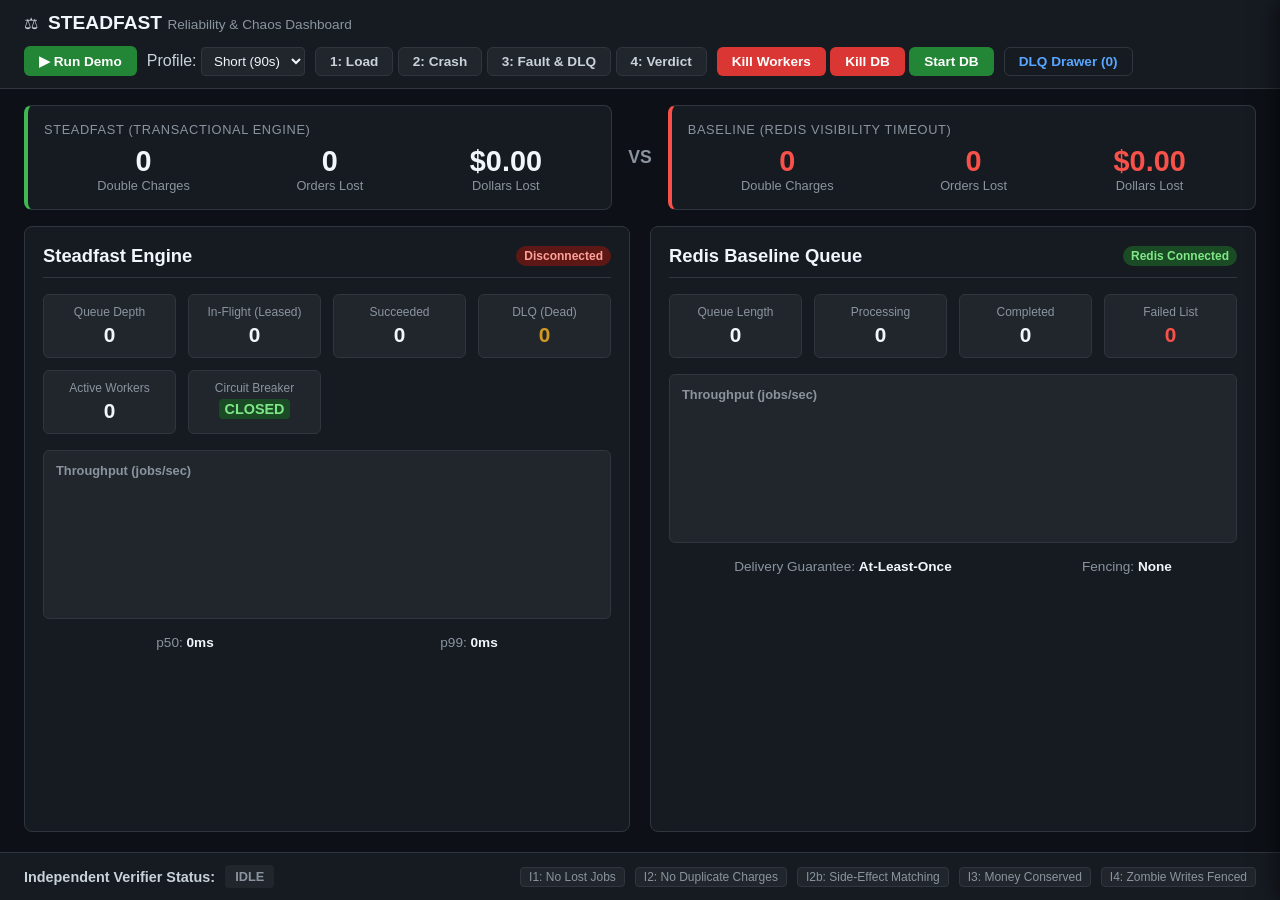
==== web/dashboard/index.html @ 7f08bb6e "feat(dashboard): implement live dashboard, demo runner, stakes counters, and DLQ triage" ====
<!DOCTYPE html>
<html lang="en">
<head>
  <meta charset="UTF-8">
  <meta name="viewport" content="width=device-width, initial-scale=1.0">
  <meta http-equiv="Content-Security-Policy" content="default-src 'self'; style-src 'self' 'unsafe-inline'; script-src 'self'; connect-src 'self'; img-src 'self' data:;">
  <title>Steadfast vs Baseline — Live Reliability Dashboard</title>
  <link rel="stylesheet" href="style.css">
</head>
<body class="theme-dark">
  <header class="top-bar">
    <div class="brand">
      <span class="logo-icon">&#9878;</span>
      <h1>STEADFAST <span class="subtitle">Reliability & Chaos Dashboard</span></h1>
    </div>
    <div class="controls-bar">
      <button id="btn-run-demo" class="btn btn-primary" onclick="runDemo()">&#9654; Run Demo</button>
      <div class="toggle-group">
        <label for="select-profile">Profile:</label>
        <select id="select-profile">
          <option value="short" selected>Short (90s)</option>
          <option value="full">Full (4m)</option>
        </select>
      </div>
      <div class="beats-group">
        <button id="btn-beat-1" class="btn btn-secondary" onclick="triggerBeat(1)" title="Key 1">1: Load</button>
        <button id="btn-beat-2" class="btn btn-secondary" onclick="triggerBeat(2)" title="Key 2">2: Crash</button>
        <button id="btn-beat-3" class="btn btn-secondary" onclick="triggerBeat(3)" title="Key 3">3: Fault & DLQ</button>
        <button id="btn-beat-4" class="btn btn-secondary" onclick="triggerBeat(4)" title="Key 4">4: Verdict</button>
      </div>
      <div class="chaos-group">
        <button id="btn-kill-workers" class="btn btn-danger" onclick="triggerChaos('kill-workers')">Kill Workers</button>
        <button id="btn-kill-pg" class="btn btn-danger" onclick="triggerChaos('kill-postgres')">Kill DB</button>
        <button id="btn-start-pg" class="btn btn-success" onclick="triggerChaos('start-postgres')">Start DB</button>
      </div>
      <button id="btn-toggle-dlq" class="btn btn-outline" onclick="toggleDLQDrawer()">DLQ Drawer (<span id="dlq-count-badge">0</span>)</button>
    </div>
  </header>

  <!-- Stakes Banner -->
  <section class="stakes-banner">
    <div class="stakes-card steadfast-stakes">
      <div class="stakes-label">STEADFAST (Transactional Engine)</div>
      <div class="stakes-row">
        <div class="stat"><span class="stat-value" id="st-double-charged">0</span><span class="stat-desc">Double Charges</span></div>
        <div class="stat"><span class="stat-value" id="st-orders-lost">0</span><span class="stat-desc">Orders Lost</span></div>
        <div class="stat"><span class="stat-value" id="st-dollars-lost">$0.00</span><span class="stat-desc">Dollars Lost</span></div>
      </div>
    </div>
    <div class="vs-badge">VS</div>
    <div class="stakes-card baseline-stakes">
      <div class="stakes-label">BASELINE (Redis Visibility Timeout)</div>
      <div class="stakes-row">
        <div class="stat"><span class="stat-value text-danger" id="bl-double-charged">0</span><span class="stat-desc">Double Charges</span></div>
        <div class="stat"><span class="stat-value text-danger" id="bl-orders-lost">0</span><span class="stat-desc">Orders Lost</span></div>
        <div class="stat"><span class="stat-value text-danger" id="bl-dollars-lost">$0.00</span><span class="stat-desc">Dollars Lost</span></div>
      </div>
    </div>
  </section>

  <!-- Main Comparison Columns -->
  <main class="dashboard-grid">
    <!-- Left Column: Steadfast -->
    <section class="lane-card" id="lane-steadfast">
      <div class="lane-header">
        <h2>Steadfast Engine</h2>
        <div class="db-status-badge" id="st-db-status">DB Connected</div>
      </div>
      <div class="metrics-grid">
        <div class="metric-box"><div class="metric-title">Queue Depth</div><div class="metric-num" id="st-queue-depth">0</div></div>
        <div class="metric-box"><div class="metric-title">In-Flight (Leased)</div><div class="metric-num" id="st-in-flight">0</div></div>
        <div class="metric-box"><div class="metric-title">Succeeded</div><div class="metric-num" id="st-succeeded">0</div></div>
        <div class="metric-box"><div class="metric-title">DLQ (Dead)</div><div class="metric-num text-warning" id="st-dead-count">0</div></div>
        <div class="metric-box"><div class="metric-title">Active Workers</div><div class="metric-num" id="st-workers">0</div></div>
        <div class="metric-box"><div class="metric-title">Circuit Breaker</div><div class="metric-num badge-state" id="st-breaker">CLOSED</div></div>
      </div>
      <div class="charts-section">
        <h3>Throughput (jobs/sec)</h3>
        <canvas id="chart-steadfast-throughput" width="400" height="120"></canvas>
      </div>
      <div class="latency-metrics">
        <span>p50: <strong id="st-p50">0ms</strong></span>
        <span>p99: <strong id="st-p99">0ms</strong></span>
      </div>
    </section>

    <!-- Right Column: Baseline -->
    <section class="lane-card" id="lane-baseline">
      <div class="lane-header">
        <h2>Redis Baseline Queue</h2>
        <div class="db-status-badge" id="bl-redis-status">Redis Connected</div>
      </div>
      <div class="metrics-grid">
        <div class="metric-box"><div class="metric-title">Queue Length</div><div class="metric-num" id="bl-queue-depth">0</div></div>
        <div class="metric-box"><div class="metric-title">Processing</div><div class="metric-num" id="bl-processing">0</div></div>
        <div class="metric-box"><div class="metric-title">Completed</div><div class="metric-num" id="bl-completed">0</div></div>
        <div class="metric-box"><div class="metric-title">Failed List</div><div class="metric-num text-danger" id="bl-failed">0</div></div>
      </div>
      <div class="charts-section">
        <h3>Throughput (jobs/sec)</h3>
        <canvas id="chart-baseline-throughput" width="400" height="120"></canvas>
      </div>
      <div class="latency-metrics">
        <span>Delivery Guarantee: <strong>At-Least-Once</strong></span>
        <span>Fencing: <strong>None</strong></span>
      </div>
    </section>
  </main>

  <!-- Verdict Strip -->
  <footer class="verdict-strip" id="verdict-strip">
    <div class="verdict-status-box">
      <span class="verdict-title">Independent Verifier Status:</span>
      <span class="verdict-badge badge-idle" id="verdict-badge">IDLE</span>
    </div>
    <div class="invariants-list" id="invariants-list">
      <span class="inv-item" id="inv-i1">I1: No Lost Jobs</span>
      <span class="inv-item" id="inv-i2">I2: No Duplicate Charges</span>
      <span class="inv-item" id="inv-i2b">I2b: Side-Effect Matching</span>
      <span class="inv-item" id="inv-i3">I3: Money Conserved</span>
      <span class="inv-item" id="inv-i4">I4: Zombie Writes Fenced</span>
    </div>
  </footer>

  <!-- DLQ Drawer -->
  <aside class="dlq-drawer" id="dlq-drawer">
    <div class="drawer-header">
      <h2>Dead Letter Queue Triage</h2>
      <button class="btn-close" onclick="toggleDLQDrawer()">&times;</button>
    </div>
    <div class="drawer-body">
      <div class="dlq-jobs-list" id="dlq-jobs-container">
        <p class="placeholder-text">Loading DLQ jobs...</p>
      </div>
      <div class="dlq-editor-panel" id="dlq-editor-panel" style="display:none;">
        <h3>Edit Payload & Replay</h3>
        <input type="hidden" id="edit-job-id">
        <div class="form-group">
          <label>Job ID:</label>
          <span id="display-job-id" class="code-span"></span>
        </div>
        <div class="form-group">
          <label for="edit-job-payload">Payload (JSON):</label>
          <textarea id="edit-job-payload" rows="8"></textarea>
          <div id="json-error" class="error-msg"></div>
        </div>
        <div class="form-actions">
          <button class="btn btn-primary" onclick="saveAndReplayJob()">Save & Replay Job</button>
        </div>
        <div class="attempts-history" id="attempts-history-container"></div>
      </div>
    </div>
  </aside>

  <script src="app.js"></script>
</body>
</html>
---- web/dashboard/style.css ----
:root {
  --bg-main: #0d1117;
  --bg-card: #161b22;
  --bg-subtle: #21262d;
  --border-color: #30363d;
  --text-main: #c9d1d9;
  --text-bright: #f0f6fc;
  --text-muted: #8b949e;
  --accent-blue: #58a6ff;
  --accent-green: #3fb950;
  --accent-red: #f85149;
  --accent-yellow: #d29922;
  --font-family: -apple-system, BlinkMacSystemFont, "Segoe UI", Helvetica, Arial, sans-serif;
}

body.present-mode {
  font-size: 1.25rem;
}

* {
  box-sizing: border-box;
  margin: 0;
  padding: 0;
}

body {
  background-color: var(--bg-main);
  color: var(--text-main);
  font-family: var(--font-family);
  min-height: 100vh;
  display: flex;
  flex-direction: column;
}

.top-bar {
  background-color: var(--bg-card);
  border-bottom: 1px solid var(--border-color);
  padding: 12px 24px;
  display: flex;
  justify-content: space-between;
  align-items: center;
  flex-wrap: wrap;
  gap: 12px;
}

.brand {
  display: flex;
  align-items: center;
  gap: 10px;
}

.brand h1 {
  font-size: 1.2rem;
  color: var(--text-bright);
}

.brand .subtitle {
  font-size: 0.85rem;
  color: var(--text-muted);
  font-weight: normal;
}

.controls-bar {
  display: flex;
  align-items: center;
  gap: 10px;
  flex-wrap: wrap;
}

.btn {
  padding: 6px 14px;
  border-radius: 6px;
  font-size: 0.85rem;
  font-weight: 600;
  cursor: pointer;
  border: 1px solid transparent;
  transition: all 0.15s ease-in-out;
}

.btn-primary { background-color: #238636; color: #fff; }
.btn-primary:hover { background-color: #2ea043; }

.btn-secondary { background-color: var(--bg-subtle); color: var(--text-main); border-color: var(--border-color); }
.btn-secondary:hover { background-color: #30363d; color: var(--text-bright); }

.btn-danger { background-color: #da3633; color: #fff; }
.btn-danger:hover { background-color: #b62324; }

.btn-success { background-color: #238636; color: #fff; }
.btn-success:hover { background-color: #2ea043; }

.btn-outline { background-color: transparent; border-color: var(--border-color); color: var(--accent-blue); }
.btn-outline:hover { background-color: var(--bg-subtle); }

.toggle-group select {
  background: var(--bg-subtle);
  border: 1px solid var(--border-color);
  color: var(--text-bright);
  padding: 5px 8px;
  border-radius: 4px;
}

/* Stakes Banner */
.stakes-banner {
  display: flex;
  padding: 16px 24px;
  gap: 16px;
  align-items: center;
}

.stakes-card {
  flex: 1;
  background: var(--bg-card);
  border: 1px solid var(--border-color);
  border-radius: 8px;
  padding: 16px;
}

.steadfast-stakes { border-left: 4px solid var(--accent-green); }
.baseline-stakes { border-left: 4px solid var(--accent-red); }

.stakes-label {
  font-size: 0.8rem;
  text-transform: uppercase;
  letter-spacing: 0.05em;
  color: var(--text-muted);
  margin-bottom: 8px;
}

.stakes-row {
  display: flex;
  justify-content: space-around;
}

.stakes-row .stat {
  display: flex;
  flex-direction: column;
  align-items: center;
}

.stakes-row .stat-value {
  font-size: 1.8rem;
  font-weight: 700;
  color: var(--text-bright);
}

.stakes-row .stat-desc {
  font-size: 0.8rem;
  color: var(--text-muted);
}

.text-danger { color: var(--accent-red) !important; }
.text-warning { color: var(--accent-yellow) !important; }
.text-success { color: var(--accent-green) !important; }

.vs-badge {
  font-weight: 800;
  color: var(--text-muted);
  font-size: 1.1rem;
}

/* Main Comparison Grid */
.dashboard-grid {
  display: grid;
  grid-template-columns: 1fr 1fr;
  gap: 20px;
  padding: 0 24px 20px 24px;
  flex: 1;
}

.lane-card {
  background: var(--bg-card);
  border: 1px solid var(--border-color);
  border-radius: 8px;
  padding: 18px;
  display: flex;
  flex-direction: column;
  gap: 16px;
}

.lane-header {
  display: flex;
  justify-content: space-between;
  align-items: center;
  border-bottom: 1px solid var(--border-color);
  padding-bottom: 10px;
}

.lane-header h2 {
  font-size: 1.15rem;
  color: var(--text-bright);
}

.db-status-badge {
  font-size: 0.75rem;
  padding: 3px 8px;
  border-radius: 12px;
  background: #1b4b24;
  color: #7ee787;
  font-weight: 600;
}

.db-status-badge.status-down {
  background: #5d1715;
  color: #ffa198;
  animation: pulse-danger 1s infinite alternate;
}

@keyframes pulse-danger {
  from { opacity: 0.7; }
  to { opacity: 1; }
}

.metrics-grid {
  display: grid;
  grid-template-columns: repeat(auto-fit, minmax(110px, 1fr));
  gap: 12px;
}

.metric-box {
  background: var(--bg-subtle);
  border: 1px solid var(--border-color);
  border-radius: 6px;
  padding: 10px;
  text-align: center;
}

.metric-title {
  font-size: 0.75rem;
  color: var(--text-muted);
  margin-bottom: 4px;
}

.metric-num {
  font-size: 1.3rem;
  font-weight: 700;
  color: var(--text-bright);
}

.badge-state {
  font-size: 0.9rem;
  padding: 2px 6px;
  border-radius: 4px;
  background: #1b4b24;
  color: #7ee787;
  display: inline-block;
}

.badge-state.state-open {
  background: #5d1715;
  color: #ffa198;
}

.charts-section {
  background: var(--bg-subtle);
  border: 1px solid var(--border-color);
  border-radius: 6px;
  padding: 12px;
}

.charts-section h3 {
  font-size: 0.8rem;
  color: var(--text-muted);
  margin-bottom: 8px;
}

.charts-section canvas {
  width: 100%;
  height: 120px;
  display: block;
}

.latency-metrics {
  display: flex;
  justify-content: space-around;
  font-size: 0.85rem;
  color: var(--text-muted);
}

.latency-metrics strong {
  color: var(--text-bright);
}

/* Verdict Strip */
.verdict-strip {
  background: var(--bg-card);
  border-top: 1px solid var(--border-color);
  padding: 12px 24px;
  display: flex;
  justify-content: space-between;
  align-items: center;
  flex-wrap: wrap;
  gap: 12px;
}

.verdict-status-box {
  display: flex;
  align-items: center;
  gap: 10px;
}

.verdict-title {
  font-weight: 600;
  font-size: 0.9rem;
}

.verdict-badge {
  font-size: 0.8rem;
  font-weight: 700;
  padding: 4px 10px;
  border-radius: 4px;
}

.badge-idle { background: var(--bg-subtle); color: var(--text-muted); }
.badge-pass { background: #238636; color: #fff; }
.badge-fail { background: #da3633; color: #fff; }

.invariants-list {
  display: flex;
  gap: 10px;
  flex-wrap: wrap;
}

.inv-item {
  font-size: 0.75rem;
  padding: 2px 8px;
  border-radius: 4px;
  background: var(--bg-subtle);
  border: 1px solid var(--border-color);
  color: var(--text-muted);
}

.inv-item.pass { color: var(--accent-green); border-color: var(--accent-green); }
.inv-item.fail { color: var(--accent-red); border-color: var(--accent-red); }

/* DLQ Drawer */
.dlq-drawer {
  position: fixed;
  top: 0;
  right: -500px;
  width: 500px;
  height: 100vh;
  background: var(--bg-card);
  border-left: 1px solid var(--border-color);
  box-shadow: -4px 0 20px rgba(0,0,0,0.5);
  transition: right 0.3s ease-in-out;
  display: flex;
  flex-direction: column;
  z-index: 1000;
}

.dlq-drawer.open {
  right: 0;
}

.drawer-header {
  padding: 16px;
  border-bottom: 1px solid var(--border-color);
  display: flex;
  justify-content: space-between;
  align-items: center;
}

.btn-close {
  background: transparent;
  border: none;
  font-size: 1.5rem;
  color: var(--text-muted);
  cursor: pointer;
}

.drawer-body {
  padding: 16px;
  flex: 1;
  overflow-y: auto;
  display: flex;
  flex-direction: column;
  gap: 16px;
}

.dlq-job-card {
  background: var(--bg-subtle);
  border: 1px solid var(--border-color);
  border-radius: 6px;
  padding: 12px;
  cursor: pointer;
  transition: border 0.15s;
}

.dlq-job-card:hover {
  border-color: var(--accent-blue);
}

.code-span {
  font-family: monospace;
  font-size: 0.8rem;
  background: #10141a;
  padding: 2px 6px;
  border-radius: 4px;
}

.form-group {
  display: flex;
  flex-direction: column;
  gap: 6px;
  margin-bottom: 12px;
}

textarea#edit-job-payload {
  background: #10141a;
  border: 1px solid var(--border-color);
  border-radius: 4px;
  color: #fff;
  font-family: monospace;
  padding: 8px;
  resize: vertical;
}

.error-msg {
  color: var(--accent-red);
  font-size: 0.8rem;
}

.attempts-history {
  margin-top: 16px;
  border-top: 1px solid var(--border-color);
  padding-top: 12px;
}
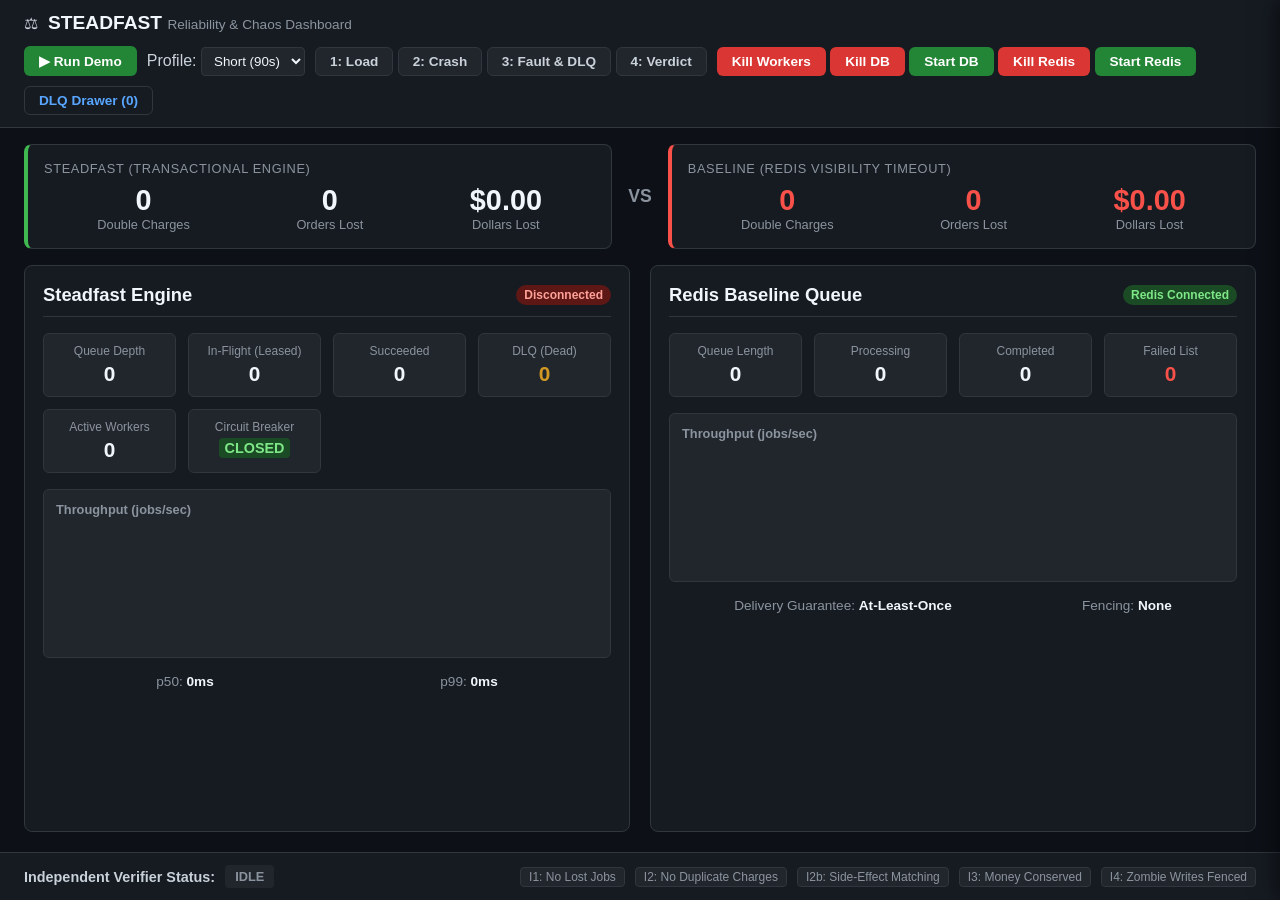
==== commit 83fd4d5c: "feat(ops): add per-worker live crash/freeze/resume controls and clean task creation" ====
--- a/web/dashboard/index.html
+++ b/web/dashboard/index.html
@@ -32,6 +32,8 @@
         <button id="btn-kill-workers" class="btn btn-danger" onclick="triggerChaos('kill-workers')">Kill Workers</button>
         <button id="btn-kill-pg" class="btn btn-danger" onclick="triggerChaos('kill-postgres')">Kill DB</button>
         <button id="btn-start-pg" class="btn btn-success" onclick="triggerChaos('start-postgres')">Start DB</button>
+        <button id="btn-kill-redis" class="btn btn-danger" onclick="triggerChaos('kill-redis')">Kill Redis</button>
+        <button id="btn-start-redis" class="btn btn-success" onclick="triggerChaos('start-redis')">Start Redis</button>
       </div>
       <button id="btn-toggle-dlq" class="btn btn-outline" onclick="toggleDLQDrawer()">DLQ Drawer (<span id="dlq-count-badge">0</span>)</button>
     </div>
